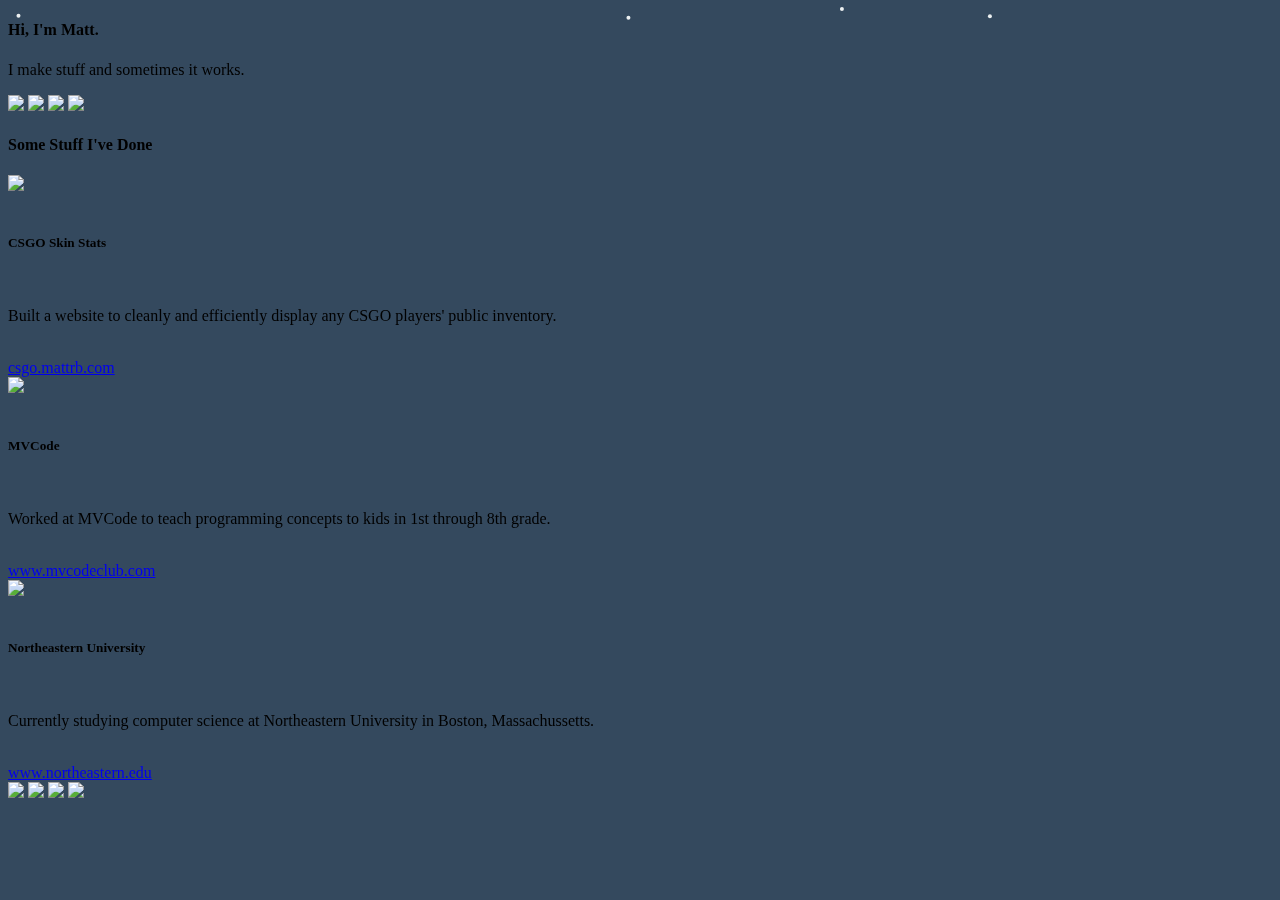
==== mattrb.com/index.html @ 84bb842b "base site" ====
<!DOCTYPE html>
<html lang="en">

  <head>
    <meta http-equiv="Content-Type" content="text/html; charset=UTF-8">
    <meta name="viewport" content="width=device-width, initial-scale=1">
    <meta name="description" content="I make stuff and sometimes it works.">
    <meta name="keywords" content="Matt, Matthew, Berry, Matt Berry, Matthew Berry">
    <meta name="theme-color" content="#2D2D37">

    <!--<link id="pagestyle" type="text/css" rel="stylesheet" href="static/css/animate.css">-->
    <link id="pagestyle" type="text/css" rel="stylesheet" href="/css/styles.css">

    <script src="//ajax.googleapis.com/ajax/libs/jquery/2.2.0/jquery.min.js"></script>
    <script type="text/javascript" src="/js/scroll.js"></script>

    <link rel="icon" href="/img/favicon.ico?v=2">

    <link href="https://fonts.googleapis.com/css?family=Hind|Lato|Montserrat|Varela+Round" rel="stylesheet">

    <meta name="google-site-verification" content="-HvV-RPpSFDJ0AqLbi1rj9kb-UGC8-Vq_kx_ZuuYaJc" />

    <script src="js/snow.js"></script>
    <script>window.onload = snow;</script>

    <title>Matt Berry</title>
  </head>

  <body>
    <canvas id="snow" style="position:absolute;top:0;left:0;width:100%;height:100%;z-index:-1"></canvas>
    <div class="full middle-div" id="splash">
      <div class="middle-div">
        <h4 class="no-wrap">Hi, I'm Matt.</h4>
        <p class="no-wrap">I make stuff and sometimes it works.</p>
        <div class="social" id="social-top">
          <div>
            <a href="https://github.com/mattrberry"><img src="/img/github.svg" height="32px"></a>
            <a href="https://twitter.com/mattrossberry"><img src="/img/twitter.svg" height="32px"></a>
            <a href="https://www.facebook.com/mattrossberry"><img src="/img/facebook.svg" height="32px"></a>
            <a href="mailto:me@mattrb.com"><img src="/img/email.svg" height="32px"></a>
          </div>
        </div>
      </div>
    </div>
    <div class="bounce-me down-arrow">
      <a id="main-arrow" class="arrow" href="#projects"></a>
    </div>
    <div id="projects">
      <div>
        <h4>Some Stuff I've Done</h4>
        <div>
          <div id="csgo-stats">
            <div>
              <img src="/img/karambit-fit.png" height="50px">
              <br><br>
              <h5>CSGO Skin Stats</h5>
              <br>
              <p>Built a website to cleanly and efficiently display any CSGO players' public inventory.</p>
              <br>
              <a href="https://csgo.mattrb.com">csgo.mattrb.com</a>
            </div>
          </div>
          <div id="mvcode">
            <div>
              <img src="/img/mvcode.png" height="50px">
              <br><br>
              <h5>MVCode</h5>
              <br>
              <p>Worked at MVCode to teach programming concepts to kids in 1st through 8th grade.</p>
              <br>
              <a href="https://www.mvcodeclub.com">www.mvcodeclub.com</a>
            </div>
          </div>
          <div id="neu">
            <div>
              <img src="/img/neu-fit.png" height="50px">
              <br><br>
              <h5>Northeastern University</h5>
              <br>
              <p>Currently studying computer science at Northeastern University in Boston, Massachussetts.</p>
              <br>
              <a href="https://www.northeastern.edu">www.northeastern.edu</a>
            </div>
          </div>
        </div>
      </div>
    </div>
    <div class="social" id="social-bottom">
      <div>
        <a href="https://github.com/mattrberry"><img src="/img/github.svg" height="32px"></a>
        <a href="https://twitter.com/mattrossberry"><img src="/img/twitter.svg" height="32px"></a>
        <a href="https://www.facebook.com/mattrossberry"><img src="/img/facebook.svg" height="32px"></a>
        <a href="mailto:me@mattrb.com"><img src="/img/email.svg" height="32px"></a>
      </div>
    </div>
    <p id="back-top"><a href="#top"><span></span></a></p>
  </body>

</html>
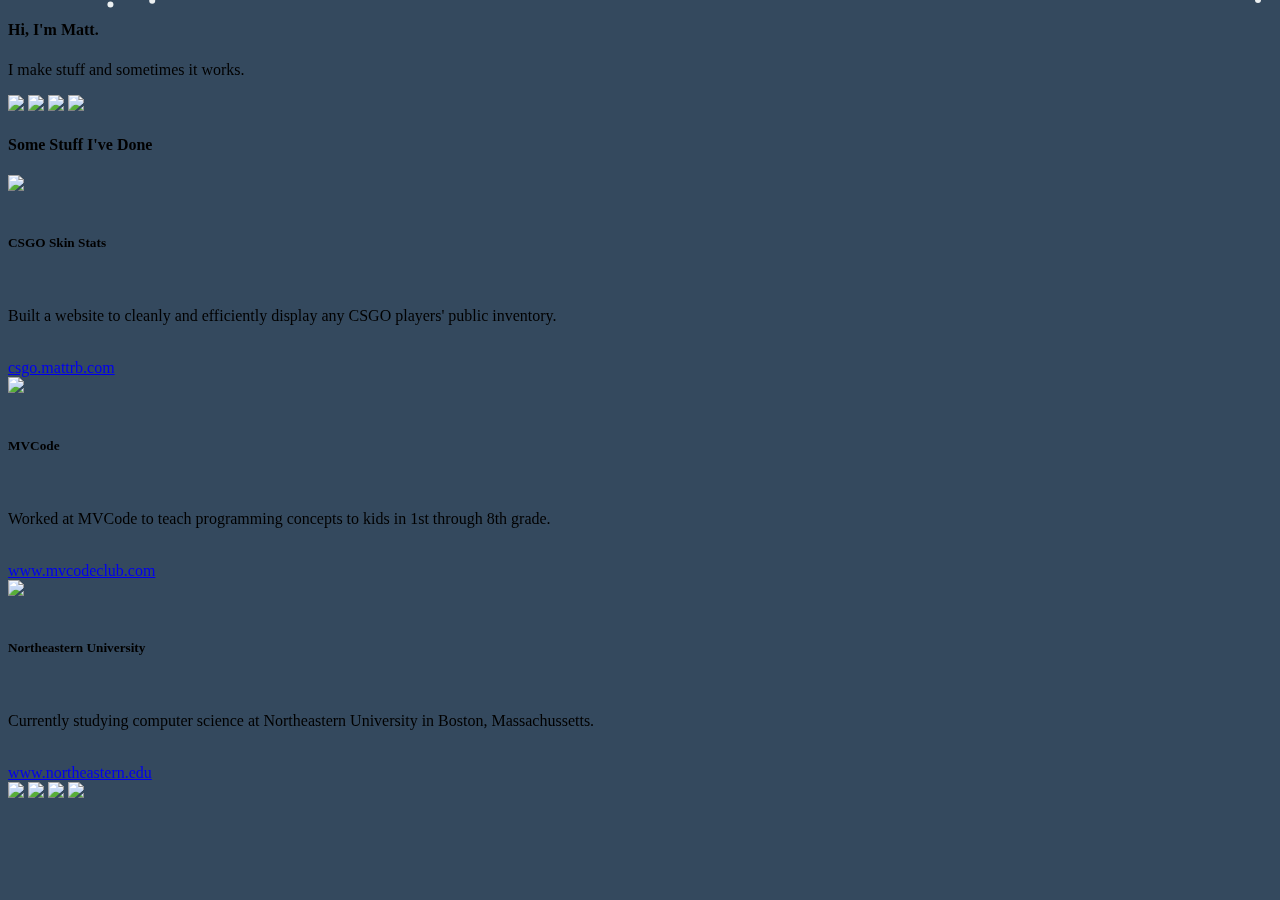
==== commit 04ae211d: "changed title, description, and keywords" ====
--- a/mattrb.com/index.html
+++ b/mattrb.com/index.html
@@ -4,8 +4,8 @@
   <head>
     <meta http-equiv="Content-Type" content="text/html; charset=UTF-8">
     <meta name="viewport" content="width=device-width, initial-scale=1">
-    <meta name="description" content="I make stuff and sometimes it works.">
-    <meta name="keywords" content="Matt, Matthew, Berry, Matt Berry, Matthew Berry">
+    <meta name="description" content="I enjoy working on various projects in the field of computer science. I make stuff and sometimes it works.">
+    <meta name="keywords" content="Matt, Matthew, Berry, Matt Berry, Matthew Berry, mattrb">
     <meta name="theme-color" content="#2D2D37">
 
     <!--<link id="pagestyle" type="text/css" rel="stylesheet" href="static/css/animate.css">-->
@@ -23,7 +23,7 @@
     <script src="js/snow.js"></script>
     <script>window.onload = snow;</script>
 
-    <title>Matt Berry</title>
+    <title>Matthew Berry</title>
   </head>
 
   <body>
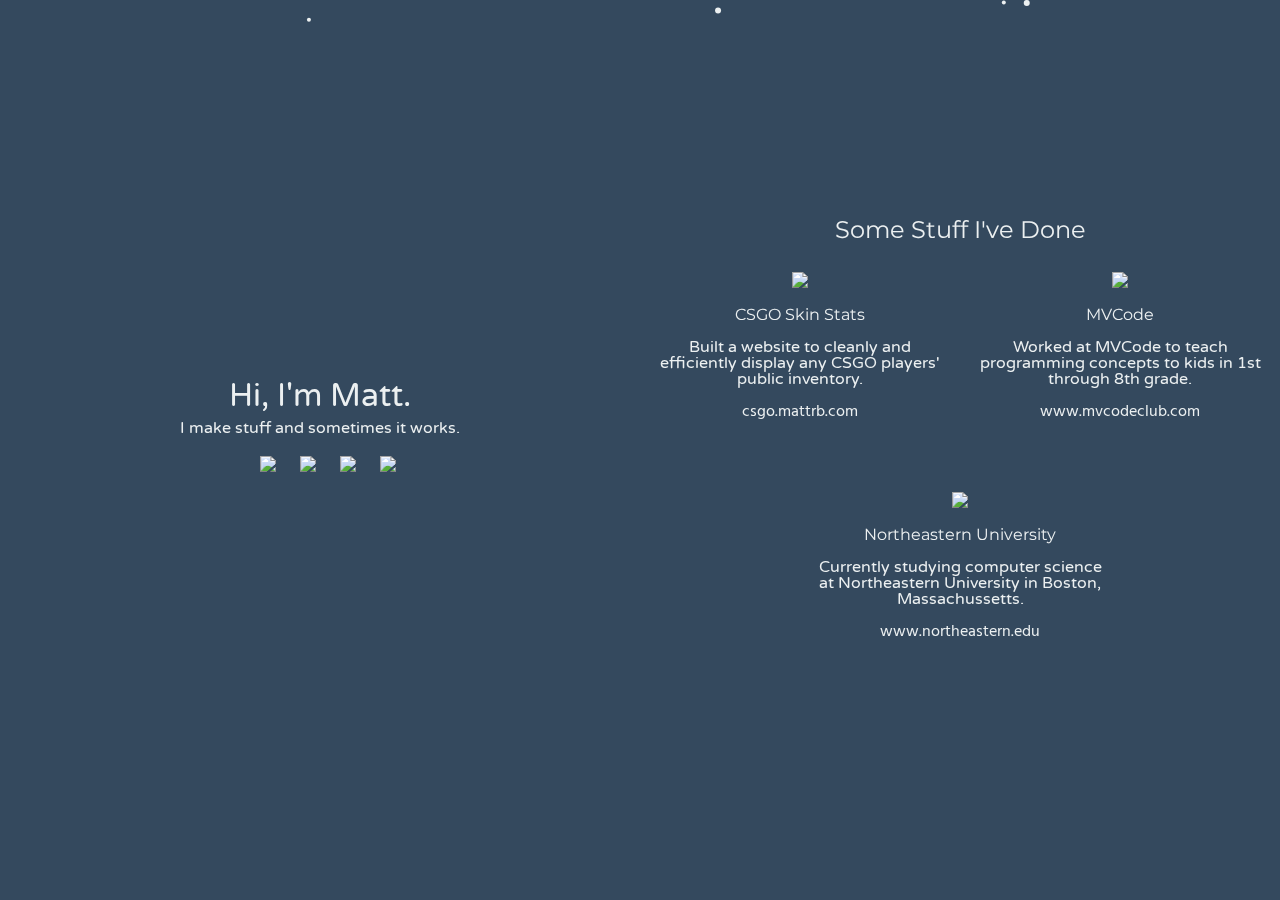
==== commit 3b0e92c3: "experimenting with slim" ====
--- a/mattrb.com/index.html
+++ b/mattrb.com/index.html
@@ -1,99 +1,5 @@
-<!DOCTYPE html>
-<html lang="en">
-
-  <head>
-    <meta http-equiv="Content-Type" content="text/html; charset=UTF-8">
-    <meta name="viewport" content="width=device-width, initial-scale=1">
-    <meta name="description" content="I enjoy working on various projects in the field of computer science. I make stuff and sometimes it works.">
-    <meta name="keywords" content="Matt, Matthew, Berry, Matt Berry, Matthew Berry, mattrb">
-    <meta name="theme-color" content="#2D2D37">
-
-    <!--<link id="pagestyle" type="text/css" rel="stylesheet" href="static/css/animate.css">-->
-    <link id="pagestyle" type="text/css" rel="stylesheet" href="/css/styles.css">
-
-    <script src="//ajax.googleapis.com/ajax/libs/jquery/2.2.0/jquery.min.js"></script>
-    <script type="text/javascript" src="/js/scroll.js"></script>
-
-    <link rel="icon" href="/img/favicon.ico?v=2">
-
-    <link href="https://fonts.googleapis.com/css?family=Hind|Lato|Montserrat|Varela+Round" rel="stylesheet">
-
-    <meta name="google-site-verification" content="-HvV-RPpSFDJ0AqLbi1rj9kb-UGC8-Vq_kx_ZuuYaJc" />
-
-    <script src="js/snow.js"></script>
-    <script>window.onload = snow;</script>
-
-    <title>Matthew Berry</title>
-  </head>
-
-  <body>
-    <canvas id="snow" style="position:absolute;top:0;left:0;width:100%;height:100%;z-index:-1"></canvas>
-    <div class="full middle-div" id="splash">
-      <div class="middle-div">
-        <h4 class="no-wrap">Hi, I'm Matt.</h4>
-        <p class="no-wrap">I make stuff and sometimes it works.</p>
-        <div class="social" id="social-top">
-          <div>
-            <a href="https://github.com/mattrberry"><img src="/img/github.svg" height="32px"></a>
-            <a href="https://twitter.com/mattrossberry"><img src="/img/twitter.svg" height="32px"></a>
-            <a href="https://www.facebook.com/mattrossberry"><img src="/img/facebook.svg" height="32px"></a>
-            <a href="mailto:me@mattrb.com"><img src="/img/email.svg" height="32px"></a>
-          </div>
-        </div>
-      </div>
-    </div>
-    <div class="bounce-me down-arrow">
-      <a id="main-arrow" class="arrow" href="#projects"></a>
-    </div>
-    <div id="projects">
-      <div>
-        <h4>Some Stuff I've Done</h4>
-        <div>
-          <div id="csgo-stats">
-            <div>
-              <img src="/img/karambit-fit.png" height="50px">
-              <br><br>
-              <h5>CSGO Skin Stats</h5>
-              <br>
-              <p>Built a website to cleanly and efficiently display any CSGO players' public inventory.</p>
-              <br>
-              <a href="https://csgo.mattrb.com">csgo.mattrb.com</a>
-            </div>
-          </div>
-          <div id="mvcode">
-            <div>
-              <img src="/img/mvcode.png" height="50px">
-              <br><br>
-              <h5>MVCode</h5>
-              <br>
-              <p>Worked at MVCode to teach programming concepts to kids in 1st through 8th grade.</p>
-              <br>
-              <a href="https://www.mvcodeclub.com">www.mvcodeclub.com</a>
-            </div>
-          </div>
-          <div id="neu">
-            <div>
-              <img src="/img/neu-fit.png" height="50px">
-              <br><br>
-              <h5>Northeastern University</h5>
-              <br>
-              <p>Currently studying computer science at Northeastern University in Boston, Massachussetts.</p>
-              <br>
-              <a href="https://www.northeastern.edu">www.northeastern.edu</a>
-            </div>
-          </div>
-        </div>
-      </div>
-    </div>
-    <div class="social" id="social-bottom">
-      <div>
-        <a href="https://github.com/mattrberry"><img src="/img/github.svg" height="32px"></a>
-        <a href="https://twitter.com/mattrossberry"><img src="/img/twitter.svg" height="32px"></a>
-        <a href="https://www.facebook.com/mattrossberry"><img src="/img/facebook.svg" height="32px"></a>
-        <a href="mailto:me@mattrb.com"><img src="/img/email.svg" height="32px"></a>
-      </div>
-    </div>
-    <p id="back-top"><a href="#top"><span></span></a></p>
-  </body>
-
-</html>
+<!DOCTYPE html><html lang="en"><head><meta http-equiv="Content-Type" content="text/html; charset=UTF-8"/><meta name="viewport" content="width=device-width, initial-scale=1"/><meta name="description" content="I enjoy working on various projects in the field of computer science. I make stuff and sometimes it works."/><meta name="keywords" content="Matt, Matthew, Berry, Matt Berry, Matthew Berry, mattrb"/><meta name="theme-color" content="#2D2D37"/><link id="pagestyle" type="text/css" rel="stylesheet" href="css/styles.css"/><script src="//ajax.googleapis.com/ajax/libs/jquery/2.2.0/jquery.min.js">
+</script><script type="text/javascript" src="js/scroll.js">
+</script><link rel="icon" href="img/favicon.ico?v=2"/><link href="https://fonts.googleapis.com/css?family=Hind|Lato|Montserrat|Varela+Round" rel="stylesheet"/><meta name="google-site-verification" content="-HvV-RPpSFDJ0AqLbi1rj9kb-UGC8-Vq_kx_ZuuYaJc"/><script src="js/snow.js">
+</script><script>window.onload = snow;
+</script><title>Matthew Berry</title></head><body><canvas id="snow" style="position:absolute;top:0;left:0;width:100%;height:100%;z-index:-1"></canvas><div id="splash" class="full middle-div"><div class="middle-div"><h4 class="no-wrap">Hi, I'm Matt.</h4><p class="no-wrap">I make stuff and sometimes it works.</p><div id="social-top" class="social"><div><a href="https://github.com/mattrberry"><img src="/img/github.svg" height="32px"/></a><a href="https://twitter.com/mattrossberry"><img src="/img/twitter.svg" height="32px"/></a><a href="https://www.facebook.com/mattrossberry"><img src="/img/facebook.svg" height="32px"/></a><a href="mailto:me@mattrb.com"><img src="/img/email.svg" height="32px"/></a></div></div></div></div><div class="bounce-me down-arrow"><a id="main-arrow" href="#projects" class="arrow"></a></div><div id="projects"><div><h4>Some Stuff I've Done</h4><div><div id="csgo-stats"><div><img src="/img/karambit-fit.png" height="50px"/><br/><br/><h5>CSGO Skin Stats</h5><br/><p>Built a website to cleanly and efficiently display any CSGO players' public inventory.</p><br/><a href="https://csgo.mattrb.com">csgo.mattrb.com</a></div></div><div id="mvcode"><div><img src="/img/mvcode.png" height="50px"/><br/><br/><h5>MVCode</h5><br/><p>Worked at MVCode to teach programming concepts to kids in 1st through 8th grade.</p><br/><a href="https://www.mvcodeclub.com">www.mvcodeclub.com</a></div></div><div id="neu"><div><img src="/img/neu-fit.png" height="50px"/><br/><br/><h5>Northeastern University</h5><br/><p>Currently studying computer science at Northeastern University in Boston, Massachussetts.</p><br/><a href="https://www.northeastern.edu">www.northeastern.edu</a></div></div></div></div></div><div id="social-bottom" class="social"><div><a href="https://github.com/mattrberry"><img src="/img/github.svg" height="32px"/></a><a href="https://twitter.com/mattrossberry"><img src="/img/twitter.svg" height="32px"/></a><a href="https://www.facebook.com/mattrossberry"><img src="/img/facebook.svg" height="32px"/></a><a href="mailto:me@mattrb.com"><img src="/img/email.svg" height="32px"/></a></div></div><p id="back-top"><a href="#top"><span></span></a></p></body></html>--- a/mattrb.com/css/styles.css
+++ b/mattrb.com/css/styles.css
@@ -0,0 +1,381 @@
+/*==============================================================================
+==================================== Resets ====================================
+==============================================================================*/
+
+html, body, div, span, applet, object, iframe, h1, h2, h3, h4, h5, h6, p, blockquote, pre, a, abbr, acronym, address, big, cite, code, del, dfn, em, img, ins, kbd, q, s, samp, small, strike, strong, sub, sup, tt, var, b, u, i, center, dl, dt, dd, ol, ul, li, fieldset, form, label, legend, table, caption, tbody, tfoot, thead, tr, th, td, article, aside, canvas, details, embed, figure, figcaption, footer, header, hgroup, menu, nav, output, ruby, section, summary, time, mark, audio, video {
+    margin: 0;
+    padding: 0;
+    border: 0;
+    font-size: 100%;
+    font: inherit;
+    vertical-align: baseline;
+    -webkit-margin-before: 0;
+    -webkit-margin-after: 0;
+}
+
+article, aside, details, figcaption, figure, footer, header, hgroup, menu, nav, section {
+    display: block;
+}
+
+body {
+    line-height: 1;
+}
+
+ol, ul {
+    list-style: none;
+}
+
+blockquote, q {
+    quotes: none;
+}
+
+blockquote:before, blockquote:after, q:before, q:after {
+						   content: '';
+						   content: none;
+					       }
+
+table {
+    border-collapse: collapse;
+    border-spacing: 0;
+}
+
+/*==============================================================================
+==================================== Styles ====================================
+==============================================================================*/
+
+html, body, div, span, applet, object, iframe, h1, h2, h3, h4, h5, h6, p, blockquote, pre, a, abbr, acronym, address, big, cite, code, del, dfn, em, img, ins, kbd, q, s, samp, small, strike, strong, sub, sup, tt, var, b, u, i, center, dl, dt, dd, ol, ul, li, fieldset, form, label, legend, table, caption, tbody, tfoot, thead, tr, th, td, article, aside, canvas, details, embed, figure, figcaption, footer, header, hgroup, menu, nav, output, ruby, section, summary, time, mark, audio, video {
+    -webkit-user-select: none;
+    -moz-user-select: none;
+    -ms-user-select: none;
+}
+
+/*font-family: 'Varela Round', sans-serif;
+font-family: 'Montserrat', sans-serif;
+font-family: 'Hind', sans-serif;
+font-family: 'Lato', sans-serif;*/
+
+.full {
+    width: 100%;
+    height: 100vh;
+}
+
+.half {
+    width: 100%;
+    height: 50vh;
+}
+
+.third {
+    width: 100%;
+    height: 33vh;
+}
+
+.quarter {
+    width: 100%;
+    height: 25vh;
+}
+
+.middle-div {
+    position: relative;
+}
+
+.middle-div p, .middle-div h1, .middle-div h2, .middle-div h3, .middle-div h4, .middle-div h5, .middle-div h6, .middle-div div, .middle-div img {
+    text-align: center;
+    position: relative;
+    top: 50%;
+    left: 50%;
+    transform: translate(-50%, -50%);
+    -webkit-transform: translate(-50%, -50%);
+    -ms-transform: translate(-50%, -50%);
+    -o-transform: translate(-50%, -50%);
+    -moz-transform: translate(-50%, -50%);
+}
+
+.no-wrap {
+    white-space: nowrap;
+}
+
+body {
+    background-color: #34495E;
+    color: #ECF0F1;
+}
+
+p {
+    font-size: 1em;
+}
+
+h1 {
+    font-size: 5em;
+}
+
+h2 {
+    font-size: 4em;
+}
+
+h3 {
+    font-size: 3em;
+}
+
+h4 {
+    font-size: 2em;
+}
+
+h5 {
+    font-size: 1.5em;
+}
+
+h6 {
+    font-size: .5em;
+}
+
+a {
+    font-size: 1em;
+    color: #ECF0F1;
+    text-decoration: none;
+    font-family: 'Hind', sans-serif;
+}
+
+#splash {
+    font-family: 'Varela Round', sans-serif;
+    /*background: #263238;
+    background: #2D2D37;*/
+}
+
+#projects {
+    padding: 0;
+    margin: 0;
+
+    color: #ECF0F1;
+    background: #EF5350;
+
+    text-align: center;
+}
+
+#projects div div {
+    display: -webkit-box;
+    display: -moz-box;
+    display: -ms-flexbox;
+    display: -webkit-flex;
+    display: flex;
+
+    flex-flow: row wrap;
+    -webkit-flex-flow: row wrap;
+
+    justify-content: space-around;
+}
+
+#projects div div div div {
+    padding: 10px;
+    margin: 0;
+    width: 300px;
+    height: 200px;
+
+    display: table-cell;
+    vertical-align: middle;
+
+    /* background: rgba(0, 0, 0, .02) */
+}
+
+#projects div p {
+    font-family: 'Varela Round', sans-serif;
+}
+
+#projects div h4 {
+    font-family: 'Montserrat', sans-serif;
+    padding: 20px;
+
+    font-size: 1.5em;
+}
+
+#projects div h5 {
+    font-family: 'Montserrat', sans-serif;
+
+    font-size: 1em;
+}
+
+.social {
+    background: #2ECC71;
+    text-align: center;
+}
+
+.social div a img {
+    padding: 4px;
+}
+
+.social div {
+    padding: 10px;
+    height: 40px;
+}
+
+.social div a {
+    display:inline-block;
+    height: 40px;
+    width:40px;
+    padding: 0;
+}
+
+#social-top {
+    display:none;
+}
+
+.arrow {
+    position: absolute;
+    bottom: 0;
+    margin-left: -20px;
+    width: 40px;
+    height: 40px;
+    background-image: url([data-uri]);
+    background-size: contain;
+}
+
+.down-arrow {
+    position: absolute;
+    bottom: 20px;
+    left: 50%;
+}
+
+
+
+@media (min-width: 1000px) and (min-height: 750px) {
+    #splash {
+	width: 50%;
+	float: left;
+    }
+    #projects {
+	background: rgba(0,0,0,0);
+	display: table;
+	height: 100vh;
+        width: 50%;
+    }
+    #projects > div {
+	display: table-cell;
+	vertical-align: middle;
+    }
+    .social {
+	position: absolute;
+	bottom: 0px;
+        left: 50%;
+        transform: translateX(-50%);
+	background: rgba(0,0,0,0);
+    }
+    .down-arrow {
+	display: none;
+    }
+    #social-top {
+        display: inherit;
+        top:50px;
+    }
+    #social-bottom {
+        display: none;
+    }
+    #back-top {
+        display: none;
+    }
+}
+
+
+
+/*==============================================================================
+==================================== Bounce ====================================
+==============================================================================*/
+
+.bounce-me {
+    -webkit-animation: bounce 2s infinite;
+    animation: bounce 2s infinite;
+}
+
+/*@-webkit-keyframes bounce {
+    0%, 20%, 50%, 80%, 100% {
+        -webkit-transform: translateY(0);
+    }
+    40% {
+        -webkit-transform: translateY(-30px);
+    }
+    60% {
+        -webkit-transform: translateY(-15px);
+    }
+}
+
+@-moz-keyframes bounce {
+    0%, 20%, 50%, 80%, 100% {
+        -moz-transform: translateY(0);
+    }
+    40% {
+        -moz-transform: translateY(-30px);
+    }
+    60% {
+        -moz-transform: translateY(-15px);
+    }
+}*/
+
+@keyframes bounce {
+    0%, 20%, 50%, 80%, 100% {
+	-webkit-transform: translateY(0);
+	-moz-transform: translateY(0);
+	-ms-transform: translateY(0);
+	-o-transform: translateY(0);
+	transform: translateY(0);
+    }
+    40% {
+	-webkit-transform: translateY(-20px);
+	-moz-transform: translateY(-20px);
+	-ms-transform: translateY(-20px);
+	-o-transform: translateY(-20px);
+	transform: translateY(-20px);
+    }
+    60% {
+	-webkit-transform: translateY(-10px);
+	-moz-transform: translateY(-10px);
+	-ms-transform: translateY(-10px);
+	-o-transform: translateY(-10px);
+	transform: translateY(-10px);
+    }
+}
+
+/*==============================================================================
+==================================== Scroll ====================================
+==============================================================================*/
+
+#back-top {
+    position: fixed;
+    bottom: 20px;
+    right: 20px;
+}
+
+#back-top a {
+    width: 40px;
+    display: block;
+    text-transform: uppercase;
+    text-decoration: none;
+    color: #ECF0F1;
+    /* transition */
+    -webkit-transition: 1s;
+    -moz-transition: 1s;
+    transition: 1s;
+}
+
+#back-top a:hover {
+    color: #000;
+}
+
+
+/* arrow icon (span tag) */
+
+#back-top span {
+    width: 40px;
+    height: 40px;
+    display: block;
+    background: #ddd url(../img/up-arrow.png) no-repeat center center;
+    background-size: 30px 30px;
+    /* rounded corners */
+    -webkit-border-radius: 15px;
+    -moz-border-radius: 15px;
+    border-radius: 15px;
+    /* transition */
+    -webkit-transition: 1s;
+    -moz-transition: 1s;
+    transition: 1s;
+}
+
+/*#back-top a:hover span {
+    background-color: #777;
+}*/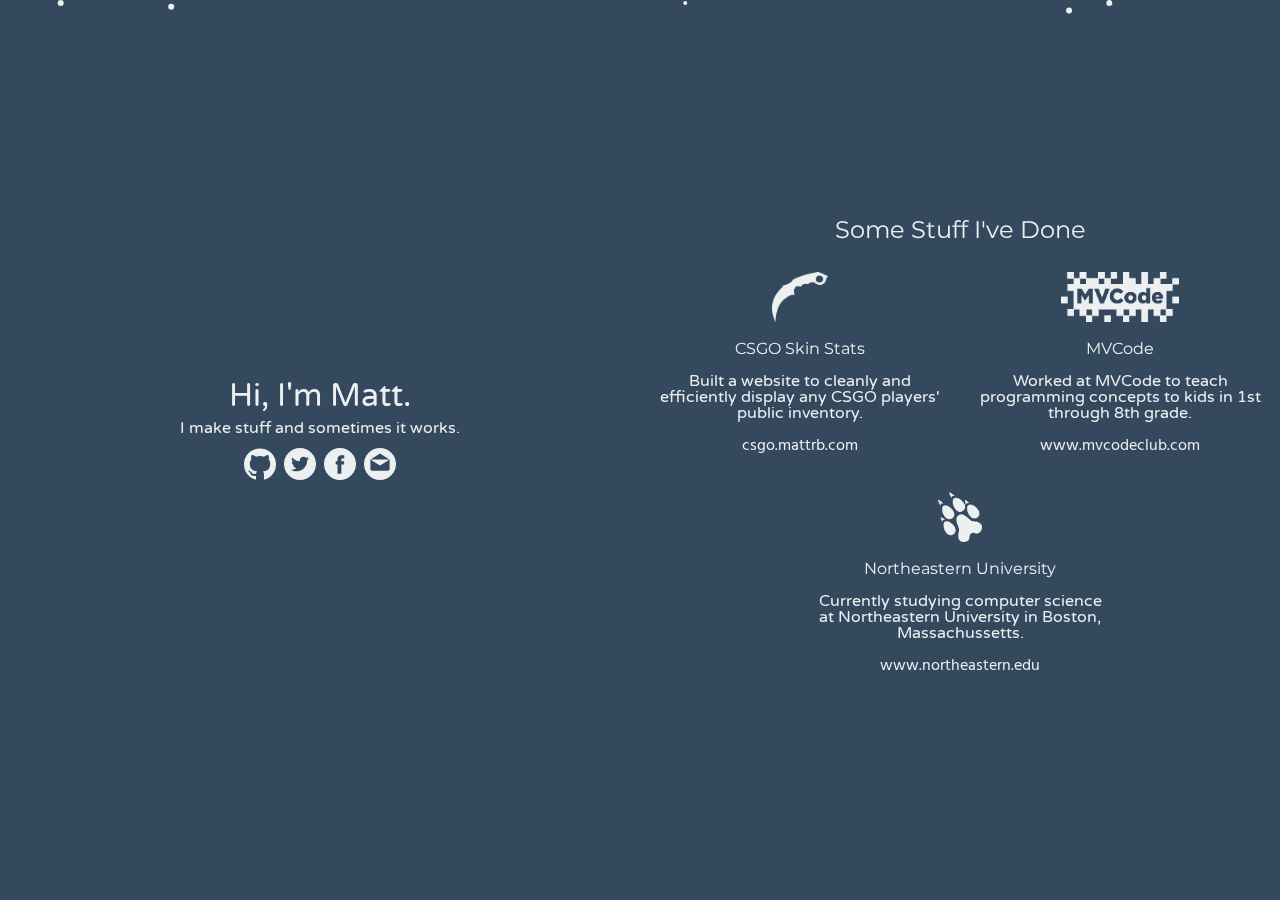
==== commit d1077c59: "simplified slim with a loop" ====
--- a/mattrb.com/index.html
+++ b/mattrb.com/index.html
@@ -1,5 +1,98 @@
-<!DOCTYPE html><html lang="en"><head><meta http-equiv="Content-Type" content="text/html; charset=UTF-8"/><meta name="viewport" content="width=device-width, initial-scale=1"/><meta name="description" content="I enjoy working on various projects in the field of computer science. I make stuff and sometimes it works."/><meta name="keywords" content="Matt, Matthew, Berry, Matt Berry, Matthew Berry, mattrb"/><meta name="theme-color" content="#2D2D37"/><link id="pagestyle" type="text/css" rel="stylesheet" href="css/styles.css"/><script src="//ajax.googleapis.com/ajax/libs/jquery/2.2.0/jquery.min.js">
-</script><script type="text/javascript" src="js/scroll.js">
-</script><link rel="icon" href="img/favicon.ico?v=2"/><link href="https://fonts.googleapis.com/css?family=Hind|Lato|Montserrat|Varela+Round" rel="stylesheet"/><meta name="google-site-verification" content="-HvV-RPpSFDJ0AqLbi1rj9kb-UGC8-Vq_kx_ZuuYaJc"/><script src="js/snow.js">
-</script><script>window.onload = snow;
-</script><title>Matthew Berry</title></head><body><canvas id="snow" style="position:absolute;top:0;left:0;width:100%;height:100%;z-index:-1"></canvas><div id="splash" class="full middle-div"><div class="middle-div"><h4 class="no-wrap">Hi, I'm Matt.</h4><p class="no-wrap">I make stuff and sometimes it works.</p><div id="social-top" class="social"><div><a href="https://github.com/mattrberry"><img src="/img/github.svg" height="32px"/></a><a href="https://twitter.com/mattrossberry"><img src="/img/twitter.svg" height="32px"/></a><a href="https://www.facebook.com/mattrossberry"><img src="/img/facebook.svg" height="32px"/></a><a href="mailto:me@mattrb.com"><img src="/img/email.svg" height="32px"/></a></div></div></div></div><div class="bounce-me down-arrow"><a id="main-arrow" href="#projects" class="arrow"></a></div><div id="projects"><div><h4>Some Stuff I've Done</h4><div><div id="csgo-stats"><div><img src="/img/karambit-fit.png" height="50px"/><br/><br/><h5>CSGO Skin Stats</h5><br/><p>Built a website to cleanly and efficiently display any CSGO players' public inventory.</p><br/><a href="https://csgo.mattrb.com">csgo.mattrb.com</a></div></div><div id="mvcode"><div><img src="/img/mvcode.png" height="50px"/><br/><br/><h5>MVCode</h5><br/><p>Worked at MVCode to teach programming concepts to kids in 1st through 8th grade.</p><br/><a href="https://www.mvcodeclub.com">www.mvcodeclub.com</a></div></div><div id="neu"><div><img src="/img/neu-fit.png" height="50px"/><br/><br/><h5>Northeastern University</h5><br/><p>Currently studying computer science at Northeastern University in Boston, Massachussetts.</p><br/><a href="https://www.northeastern.edu">www.northeastern.edu</a></div></div></div></div></div><div id="social-bottom" class="social"><div><a href="https://github.com/mattrberry"><img src="/img/github.svg" height="32px"/></a><a href="https://twitter.com/mattrossberry"><img src="/img/twitter.svg" height="32px"/></a><a href="https://www.facebook.com/mattrossberry"><img src="/img/facebook.svg" height="32px"/></a><a href="mailto:me@mattrb.com"><img src="/img/email.svg" height="32px"/></a></div></div><p id="back-top"><a href="#top"><span></span></a></p></body></html>+<!DOCTYPE html>
+<html lang="en">
+  <head>
+    <meta content="text/html; charset=UTF-8" http-equiv="Content-Type" />
+    <meta content="width=device-width, initial-scale=1" name="viewport" />
+    <meta content="I enjoy working on various projects in the field of computer science. I make stuff and sometimes it works." name="description" />
+    <meta content="Matt, Matthew, Berry, Matt Berry, Matthew Berry, mattrb" name="keywords" />
+    <meta content="#2D2D37" name="theme-color" />
+    <link href="css/styles.css" id="pagestyle" rel="stylesheet" type="text/css" />
+    <script src="//ajax.googleapis.com/ajax/libs/jquery/2.2.0/jquery.min.js"></script>
+    <script src="js/scroll.js" type="text/javascript"></script>
+    <link href="img/favicon.ico?v=2" rel="icon" />
+    <link href="https://fonts.googleapis.com/css?family=Hind|Lato|Montserrat|Varela+Round" rel="stylesheet" />
+    <meta content="-HvV-RPpSFDJ0AqLbi1rj9kb-UGC8-Vq_kx_ZuuYaJc" name="google-site-verification" />
+    <script src="js/snow.js"></script>
+    <script>
+      window.onload = snow
+    </script>
+    <title>Matthew Berry</title>
+  </head>
+  <body>
+    <canvas id="snow" style="position:absolute;top:0;left:0;width:100%;height:100%;z-index:-1"></canvas>
+    <div class="full middle-div" id="splash">
+      <div class="middle-div">
+        <h4 class="no-wrap">
+          Hi, I'm Matt.
+        </h4>
+        <p class="no-wrap">
+          I make stuff and sometimes it works.
+        </p>
+        <div class="social" id="social-top">
+          <div>
+            <a href="https://github.com/mattrberry"><img height="32px" src="img/github.svg" /></a><a href="https://twitter.com/mattrossberry"><img height="32px" src="img/twitter.svg" /></a><a href="https://www.facebook.com/mattrossberry"><img height="32px" src="img/facebook.svg" /></a><a href="mailto:me@mattrb.com"><img height="32px" src="img/email.svg" /></a>
+          </div>
+        </div>
+      </div>
+    </div>
+    <div class="bounce-me down-arrow">
+      <a class="arrow" href="#projects" id="main-arrow"></a>
+    </div>
+    <div id="projects">
+      <div>
+        <h4>
+          Some Stuff I've Done
+        </h4>
+        <div>
+          <div>
+            <div>
+              <img height="50px" src="img/karambit-fit.png" /><br /><br />
+              <h5>
+                CSGO Skin Stats
+              </h5>
+              <br />
+              <p>
+                Built a website to cleanly and efficiently display any CSGO players&#39; public inventory.
+              </p>
+              <br /><a href="https://csgo.mattrb.com">csgo.mattrb.com</a>
+            </div>
+          </div>
+          <div>
+            <div>
+              <img height="50px" src="img/mvcode.png" /><br /><br />
+              <h5>
+                MVCode
+              </h5>
+              <br />
+              <p>
+                Worked at MVCode to teach programming concepts to kids in 1st through 8th grade.
+              </p>
+              <br /><a href="https://www.mvcodeclub.com">www.mvcodeclub.com</a>
+            </div>
+          </div>
+          <div>
+            <div>
+              <img height="50px" src="img/neu-fit.png" /><br /><br />
+              <h5>
+                Northeastern University
+              </h5>
+              <br />
+              <p>
+                Currently studying computer science at Northeastern University in Boston, Massachussetts.
+              </p>
+              <br /><a href="https://www.northeastern.edu">www.northeastern.edu</a>
+            </div>
+          </div>
+        </div>
+      </div>
+    </div>
+    <div class="social" id="social-bottom">
+      <div>
+        <a href="https://github.com/mattrberry"><img height="32px" src="img/github.svg" /></a><a href="https://twitter.com/mattrossberry"><img height="32px" src="img/twitter.svg" /></a><a href="https://www.facebook.com/mattrossberry"><img height="32px" src="img/facebook.svg" /></a><a href="mailto:me@mattrb.com"><img height="32px" src="img/email.svg" /></a>
+      </div>
+    </div>
+    <p id="back-top">
+      <a href="#top"><span></span></a>
+    </p>
+  </body>
+</html>
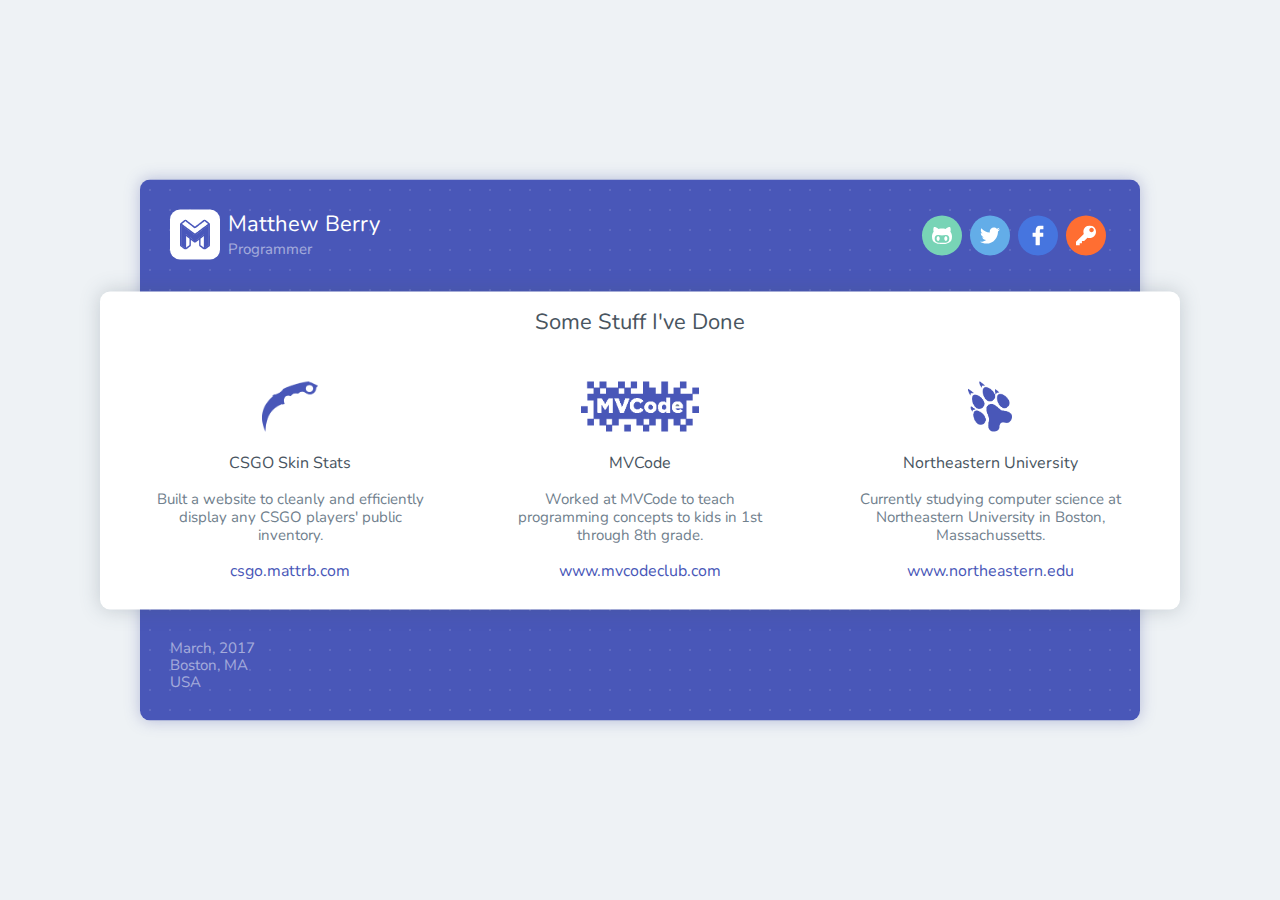
==== commit c02e0985: "now using mattrberry.github.io instead" ====
--- a/mattrb.com/index.html
+++ b/mattrb.com/index.html
@@ -1,98 +1,117 @@
 <!DOCTYPE html>
-<html lang="en">
+<html>
   <head>
-    <meta content="text/html; charset=UTF-8" http-equiv="Content-Type" />
+    <title>Matthew Berry</title>
+    <meta name="description" content="This is my GitHub Pages site. My main site is located at https://mattrb.com.">
     <meta content="width=device-width, initial-scale=1" name="viewport" />
-    <meta content="I enjoy working on various projects in the field of computer science. I make stuff and sometimes it works." name="description" />
-    <meta content="Matt, Matthew, Berry, Matt Berry, Matthew Berry, mattrb" name="keywords" />
-    <meta content="#2D2D37" name="theme-color" />
-    <link href="css/styles.css" id="pagestyle" rel="stylesheet" type="text/css" />
-    <script src="//ajax.googleapis.com/ajax/libs/jquery/2.2.0/jquery.min.js"></script>
-    <script src="js/scroll.js" type="text/javascript"></script>
-    <link href="img/favicon.ico?v=2" rel="icon" />
-    <link href="https://fonts.googleapis.com/css?family=Hind|Lato|Montserrat|Varela+Round" rel="stylesheet" />
-    <meta content="-HvV-RPpSFDJ0AqLbi1rj9kb-UGC8-Vq_kx_ZuuYaJc" name="google-site-verification" />
-    <script src="js/snow.js"></script>
-    <script>
-      window.onload = snow
-    </script>
-    <title>Matthew Berry</title>
+    <link rel="stylesheet" type="text/css" href="css/styles.css">
   </head>
   <body>
-    <canvas id="snow" style="position:absolute;top:0;left:0;width:100%;height:100%;z-index:-1"></canvas>
-    <div class="full middle-div" id="splash">
-      <div class="middle-div">
-        <h4 class="no-wrap">
-          Hi, I'm Matt.
-        </h4>
-        <p class="no-wrap">
-          I make stuff and sometimes it works.
-        </p>
-        <div class="social" id="social-top">
+    <div class="container">
+      <div class="slide-1">
+        <div class="header">
+          <div class="header-inner">
+            <a class="name" href="/">
+              <span class="logo">
+                <svg id="logo" preserveAspectRatio="xMidYMid meet" viewBox="0 0 10254.417 10258.555" height="1025.8555" width="1025.4417" version="1.0">
+                  <path id="logo-outline" transform="translate(-2872.7915,-2832.0755)" d="m 4570,13116 c -33,-13 -115,-63 -170,-104 -14,-10 -43,-29 -65,-41 -22,-12 -58,-44 -80,-70 -22,-27 -58,-58 -80,-70 -42,-23 -76,-45 -155,-101 -28,-19 -80,-53 -117,-75 -37,-22 -96,-69 -133,-105 -58,-58 -122,-103 -290,-205 -27,-16 -65,-49 -84,-72 -20,-22 -75,-67 -123,-99 -49,-31 -99,-65 -113,-75 -14,-11 -41,-28 -61,-39 -53,-28 -115,-103 -139,-167 -11,-31 -29,-67 -40,-80 -47,-60 -45,86 -45,-3778 0,-3864 -2,-3718 45,-3778 11,-13 29,-50 41,-82 22,-60 94,-142 154,-177 84,-49 136,-88 186,-138 53,-53 75,-70 169,-125 25,-15 61,-46 80,-69 19,-23 79,-71 134,-107 54,-35 117,-85 140,-111 22,-25 59,-56 81,-68 22,-12 49,-30 60,-40 11,-10 34,-25 51,-34 18,-8 52,-39 77,-67 25,-29 65,-64 90,-78 24,-14 59,-35 78,-46 19,-11 64,-49 100,-85 68,-67 159,-129 218,-149 44,-14 258,-14 302,0 59,20 149,82 218,149 36,36 81,74 100,85 19,11 54,32 78,46 23,14 64,49 91,78 26,29 63,62 83,74 88,53 154,102 183,135 40,45 35,42 142,112 50,33 109,80 131,104 36,41 78,71 168,124 17,9 54,42 84,72 50,50 102,89 186,138 17,9 60,46 96,82 36,36 97,83 135,105 38,22 98,69 134,105 60,58 89,80 195,143 16,10 57,46 90,80 33,34 92,80 130,102 38,22 98,69 135,105 36,36 96,83 134,105 38,22 99,69 135,105 36,36 80,73 96,82 89,52 138,88 187,138 52,54 106,92 147,105 31,9 125,-48 196,-120 60,-59 81,-75 181,-135 28,-16 65,-48 83,-70 18,-23 74,-67 124,-100 51,-32 104,-68 118,-79 14,-11 41,-27 60,-37 19,-9 51,-37 73,-63 34,-41 80,-76 171,-129 17,-9 60,-46 96,-82 37,-36 97,-83 135,-105 38,-22 99,-69 135,-105 37,-36 106,-90 154,-120 48,-30 103,-74 123,-98 19,-24 56,-55 81,-69 25,-15 58,-36 73,-47 14,-12 57,-39 94,-61 37,-22 97,-69 133,-105 36,-36 80,-73 96,-82 100,-59 144,-91 172,-126 29,-35 92,-83 203,-150 19,-12 57,-46 83,-77 27,-30 53,-55 59,-55 6,0 27,-12 46,-27 20,-16 52,-37 73,-48 20,-11 53,-40 74,-65 20,-25 56,-56 79,-70 23,-14 53,-33 66,-43 70,-50 139,-91 174,-103 47,-17 258,-19 307,-3 59,20 150,82 218,149 36,36 81,74 100,85 19,11 54,32 78,46 25,14 65,49 90,78 25,28 59,59 77,68 17,9 44,26 59,39 15,13 43,30 61,39 17,8 49,35 69,59 20,25 81,74 135,110 54,36 118,86 141,111 39,42 80,72 166,123 17,9 54,42 84,72 50,50 102,89 186,138 57,33 133,120 154,178 12,30 30,67 41,82 10,15 25,47 32,72 16,60 25,7103 9,7305 -10,123 -13,135 -55,220 -48,99 -109,175 -165,205 -20,11 -47,28 -61,39 -14,10 -65,44 -113,76 -49,32 -104,77 -124,100 -19,23 -54,53 -77,65 -22,13 -53,33 -68,44 -15,12 -57,39 -95,61 -37,22 -97,69 -133,105 -37,36 -96,83 -133,105 -37,22 -89,56 -117,75 -79,56 -113,78 -155,101 -22,12 -58,43 -80,70 -22,26 -58,58 -80,70 -22,12 -51,31 -65,41 -63,47 -148,97 -185,108 -25,7 -87,10 -165,8 -137,-4 -149,-7 -255,-78 -33,-22 -73,-48 -90,-58 -16,-9 -57,-44 -90,-77 -33,-33 -79,-71 -101,-85 -48,-29 -126,-80 -169,-110 -16,-12 -61,-40 -100,-64 -38,-24 -99,-72 -135,-106 -58,-56 -166,-132 -301,-212 -24,-15 -60,-46 -79,-71 -19,-24 -55,-56 -80,-71 -25,-15 -72,-45 -105,-67 -33,-22 -73,-47 -90,-57 -57,-33 -133,-120 -154,-178 -12,-30 -30,-67 -41,-82 -43,-59 -43,-74 -47,-1083 l -4,-967 -60,36 c -32,19 -74,54 -93,77 -19,22 -74,66 -122,96 -48,30 -117,83 -153,119 -37,36 -105,89 -152,118 -47,29 -102,72 -123,97 -20,25 -54,54 -74,65 -20,11 -48,28 -62,39 -14,10 -65,44 -113,76 -49,32 -104,77 -124,100 -19,23 -54,53 -77,66 -22,12 -54,32 -71,44 -16,12 -51,27 -77,34 -58,14 -208,14 -268,0 -62,-14 -151,-72 -230,-149 -36,-36 -105,-89 -153,-119 -48,-29 -102,-72 -121,-95 -18,-22 -73,-66 -121,-96 -48,-30 -117,-84 -154,-120 -36,-36 -97,-83 -135,-105 -38,-22 -99,-69 -135,-105 -58,-56 -174,-140 -194,-140 -4,0 -7,390 -7,868 0,496 -4,916 -10,982 -9,103 -15,124 -51,200 -45,95 -114,181 -168,210 -20,11 -47,28 -61,39 -14,10 -65,44 -113,76 -49,32 -104,77 -124,100 -19,23 -52,52 -72,63 -108,61 -244,156 -301,212 -36,34 -96,82 -135,106 -38,24 -83,52 -100,64 -43,30 -121,81 -169,110 -22,14 -68,52 -101,85 -33,33 -73,68 -90,77 -16,10 -57,36 -90,58 -109,72 -117,74 -265,77 -94,2 -146,-2 -170,-11 z m -59,-5134 c 16,-52 25,-63 99,-116 77,-56 152,-75 243,-62 58,9 164,77 247,158 36,34 96,81 134,103 38,22 98,69 135,105 67,65 98,88 181,134 25,13 62,45 82,69 21,25 77,71 125,102 49,32 113,81 143,111 55,54 124,106 191,143 20,11 55,42 79,68 37,43 83,77 175,131 17,9 57,44 90,77 33,33 94,80 135,105 41,25 104,74 141,110 36,36 105,89 153,119 48,30 104,74 123,97 19,24 58,57 86,74 98,58 120,75 187,140 36,36 97,83 135,105 38,22 98,69 135,105 36,36 97,83 135,105 38,22 96,68 129,101 66,67 140,114 179,114 40,0 118,-49 182,-114 33,-34 74,-69 90,-78 97,-57 140,-89 181,-136 25,-29 63,-62 83,-73 20,-11 63,-38 96,-60 33,-22 74,-47 90,-57 17,-9 60,-46 96,-82 37,-36 97,-83 135,-105 38,-22 99,-69 135,-105 37,-36 97,-83 135,-105 38,-22 95,-66 126,-98 50,-52 100,-89 193,-144 17,-10 60,-47 96,-83 36,-36 92,-81 125,-101 32,-20 88,-54 123,-75 35,-21 94,-68 130,-104 66,-64 87,-80 186,-139 28,-17 67,-51 88,-76 21,-25 55,-54 76,-64 20,-11 43,-27 51,-36 8,-9 30,-25 49,-35 20,-10 66,-47 102,-82 64,-62 89,-80 179,-133 25,-14 60,-46 79,-71 19,-25 53,-55 75,-66 23,-11 52,-29 66,-40 74,-57 167,-108 207,-114 109,-16 178,8 302,106 58,46 55,-79 61,2329 l 5,2203 43,-51 c 24,-28 58,-59 75,-68 18,-9 43,-24 57,-35 50,-37 160,-108 169,-108 5,0 32,-26 61,-57 29,-32 71,-69 94,-83 146,-87 239,-153 296,-210 37,-36 97,-83 134,-105 37,-22 79,-49 94,-61 15,-11 46,-31 69,-44 l 43,-24 0,-3384 0,-3385 -58,59 c -34,35 -103,87 -172,129 -65,40 -143,98 -181,135 -37,36 -104,88 -149,115 -45,28 -94,59 -108,71 -15,12 -41,29 -59,38 -18,9 -47,35 -65,57 -18,23 -71,66 -118,97 -47,30 -116,76 -155,101 -38,25 -106,82 -150,127 -56,58 -96,89 -135,107 -84,37 -160,89 -218,151 -29,31 -58,56 -65,56 -6,0 -31,15 -54,33 -24,17 -73,50 -110,72 -37,22 -97,69 -134,105 -36,36 -96,83 -133,105 -37,22 -84,53 -104,68 -20,16 -50,36 -67,44 -16,9 -57,43 -90,77 -37,37 -105,88 -175,131 -69,42 -139,95 -176,131 -34,34 -75,69 -93,78 -18,10 -61,41 -96,71 -35,30 -89,66 -118,79 -33,14 -67,39 -86,64 -18,22 -69,64 -114,93 -208,134 -244,160 -275,199 -18,22 -50,49 -70,60 -20,11 -48,28 -62,39 -34,25 -139,93 -170,110 -14,7 -41,32 -60,56 -19,23 -48,51 -65,62 -16,11 -43,28 -59,39 -45,30 -120,77 -157,99 -19,11 -63,49 -99,83 -72,71 -264,202 -326,222 -24,9 -83,13 -154,13 -123,-1 -178,-14 -230,-55 -16,-13 -60,-41 -97,-63 -37,-22 -95,-67 -128,-101 -33,-34 -73,-68 -90,-77 -16,-8 -47,-28 -67,-44 -21,-15 -68,-46 -105,-68 -36,-22 -96,-69 -133,-105 -36,-36 -97,-83 -135,-105 -38,-22 -99,-70 -135,-107 -36,-38 -71,-68 -77,-68 -6,0 -27,-12 -46,-27 -20,-16 -78,-55 -129,-87 -51,-33 -109,-79 -128,-102 -19,-23 -51,-51 -71,-63 -116,-67 -242,-156 -299,-211 -36,-34 -106,-88 -156,-120 -50,-32 -106,-77 -124,-99 -18,-23 -49,-50 -69,-60 -20,-11 -53,-32 -73,-48 -20,-15 -67,-46 -104,-68 -36,-22 -96,-69 -133,-105 -36,-36 -81,-74 -100,-85 -19,-11 -55,-33 -81,-50 -26,-16 -62,-39 -81,-50 -19,-11 -64,-50 -100,-86 -36,-37 -83,-77 -105,-89 -21,-11 -66,-39 -99,-61 -33,-22 -73,-47 -89,-57 -16,-9 -69,-51 -118,-92 -49,-41 -110,-88 -135,-105 -26,-16 -76,-59 -113,-95 -39,-38 -120,-98 -195,-145 -70,-44 -149,-102 -174,-129 -25,-27 -86,-75 -136,-107 -49,-32 -101,-67 -115,-77 -14,-11 -38,-26 -55,-35 -16,-8 -55,-41 -86,-73 -30,-33 -86,-77 -125,-99 -38,-22 -95,-67 -126,-99 l -58,-59 0,3385 0,3385 48,27 c 91,53 116,72 182,136 37,36 93,81 125,100 32,19 107,68 167,108 60,39 114,72 119,72 5,0 39,32 76,70 37,39 70,70 75,70 8,0 120,72 168,108 14,11 39,26 57,35 17,9 51,40 75,68 l 43,51 5,-2203 c 5,-1984 7,-2209 21,-2257 z m 511,4403 c 22,-25 57,-55 77,-65 20,-11 47,-28 61,-39 14,-10 65,-44 113,-76 49,-32 104,-77 124,-100 19,-23 54,-53 77,-65 22,-13 53,-33 68,-44 14,-12 57,-39 94,-61 37,-22 97,-69 134,-105 36,-36 96,-83 133,-105 36,-22 89,-57 117,-77 28,-20 59,-40 70,-43 20,-6 20,-19 20,-1104 l 0,-1097 -39,-22 c -21,-12 -55,-41 -76,-64 -34,-39 -99,-88 -180,-135 -16,-10 -54,-43 -84,-73 -48,-50 -97,-86 -186,-138 -16,-9 -60,-46 -96,-82 -36,-36 -97,-83 -135,-105 -38,-22 -96,-67 -129,-101 -33,-33 -82,-74 -109,-90 -26,-16 -61,-37 -77,-47 l -29,-19 0,1951 c 0,1073 3,1951 6,1951 4,0 24,-20 46,-45 z m 6008,-1906 0,-1951 -29,19 c -16,10 -51,31 -77,47 -27,16 -76,57 -109,90 -33,34 -91,79 -128,101 -37,22 -80,49 -95,61 -15,12 -42,29 -60,38 -19,10 -55,40 -80,68 -26,27 -91,79 -144,114 -53,36 -113,84 -133,107 -32,37 -71,66 -169,125 -16,9 -49,34 -73,56 l -43,39 0,1101 0,1101 48,28 c 95,56 118,73 177,133 33,34 76,70 95,79 19,10 46,27 60,37 14,11 57,39 95,63 39,24 81,52 95,63 14,10 45,30 70,44 25,14 59,44 77,66 17,21 71,65 120,97 48,32 99,66 113,76 14,11 41,28 62,39 20,11 53,40 75,64 21,25 41,45 46,46 4,0 7,-878 7,-1951 z M 8047,7617 c 28,-18 73,-45 99,-62 27,-16 73,-55 104,-86 52,-53 109,-93 259,-185 36,-21 90,-65 121,-97 31,-32 72,-68 92,-80 20,-12 49,-31 64,-41 16,-11 66,-44 112,-74 46,-30 100,-74 120,-98 20,-24 50,-50 67,-58 17,-8 48,-28 68,-43 20,-15 66,-46 104,-68 37,-22 97,-69 133,-105 36,-36 81,-74 99,-85 19,-11 55,-33 81,-50 26,-16 68,-43 95,-60 26,-16 78,-59 114,-95 37,-36 97,-83 134,-105 38,-22 80,-49 95,-61 15,-11 45,-31 67,-43 22,-12 55,-42 73,-66 19,-24 57,-58 85,-75 29,-17 71,-43 94,-58 23,-15 63,-40 90,-57 26,-16 72,-55 103,-86 51,-53 126,-105 265,-189 33,-19 84,-61 115,-93 31,-32 72,-68 92,-80 20,-12 55,-35 79,-51 24,-16 75,-49 112,-73 37,-25 84,-64 103,-88 20,-23 55,-53 78,-65 22,-13 53,-33 68,-44 15,-12 57,-39 95,-61 37,-22 97,-69 133,-105 36,-36 81,-74 99,-85 19,-11 55,-33 81,-50 26,-16 68,-43 95,-60 26,-16 75,-57 109,-90 34,-33 75,-68 91,-78 17,-9 57,-35 90,-57 33,-22 74,-48 90,-58 17,-9 54,-41 83,-70 62,-62 63,-60 -40,-128 -38,-25 -83,-64 -101,-86 -28,-35 -72,-67 -172,-126 -16,-9 -60,-46 -96,-82 -36,-36 -97,-83 -135,-105 -38,-22 -98,-69 -135,-105 -36,-36 -99,-85 -140,-110 -41,-25 -101,-72 -135,-105 -65,-65 -140,-115 -172,-115 -32,0 -130,65 -190,127 -32,32 -88,76 -126,98 -38,22 -99,69 -135,105 -58,56 -159,128 -292,207 -21,12 -57,43 -80,68 -23,25 -86,75 -140,111 -54,36 -114,84 -134,107 -32,38 -77,71 -170,125 -16,9 -57,45 -90,78 -33,34 -78,71 -100,83 -40,22 -88,54 -135,89 -14,10 -46,31 -72,46 -25,15 -63,47 -82,71 -20,24 -53,54 -75,67 -113,68 -140,88 -201,148 -36,36 -96,83 -134,105 -38,22 -99,69 -135,105 -37,36 -100,85 -141,110 -41,25 -97,69 -125,99 -27,29 -66,62 -85,72 -19,11 -46,27 -60,38 -14,10 -65,44 -113,76 -49,32 -103,76 -120,98 -18,21 -55,53 -84,69 -28,16 -57,36 -63,43 -33,40 -256,61 -355,34 -60,-16 -151,-76 -225,-149 -36,-36 -97,-83 -135,-105 -38,-22 -99,-69 -135,-105 -36,-36 -105,-89 -153,-119 -48,-29 -102,-72 -121,-95 -18,-22 -73,-66 -121,-96 -48,-30 -117,-84 -154,-120 -36,-36 -97,-83 -135,-105 -38,-22 -98,-69 -135,-105 -36,-36 -79,-73 -96,-82 -91,-53 -137,-88 -171,-129 -22,-26 -57,-56 -79,-68 -75,-40 -109,-66 -175,-129 -36,-35 -107,-90 -158,-123 -51,-34 -107,-79 -125,-101 -28,-35 -72,-67 -172,-126 -16,-9 -57,-44 -90,-77 -33,-33 -94,-80 -135,-105 -41,-25 -104,-74 -141,-110 -36,-36 -97,-83 -135,-105 -38,-22 -94,-66 -126,-98 -58,-60 -157,-127 -188,-127 -31,0 -133,69 -190,128 -30,31 -86,75 -124,97 -38,22 -99,69 -135,105 -37,36 -97,83 -135,105 -38,22 -99,69 -135,105 -36,36 -79,73 -96,82 -100,59 -144,90 -172,126 -18,22 -68,64 -112,93 -45,30 -81,57 -81,62 0,12 102,110 135,129 17,10 57,36 90,58 33,22 74,48 90,57 17,10 57,45 91,78 56,55 85,76 195,143 21,13 57,45 80,73 23,27 60,59 83,71 22,11 53,30 68,42 14,11 57,39 94,61 38,22 93,66 124,98 31,32 72,68 92,80 20,12 49,31 64,41 16,11 66,43 110,73 45,29 101,74 124,99 38,42 79,71 165,122 17,9 58,45 92,79 34,34 77,70 95,79 18,9 45,26 60,38 15,12 58,39 95,61 37,22 95,68 128,102 33,33 74,68 90,76 17,8 47,28 67,44 20,15 67,46 104,68 36,22 96,69 133,105 36,36 81,74 100,85 19,11 55,34 81,50 26,17 62,39 81,50 19,11 61,47 94,81 33,34 78,71 101,82 22,11 46,28 54,37 8,9 31,25 51,36 21,10 55,39 76,64 21,25 58,58 83,72 25,14 57,36 72,47 15,12 57,39 95,61 37,22 97,69 133,105 37,36 97,83 134,105 37,22 84,53 104,68 20,16 53,37 72,47 19,11 57,44 83,74 27,31 52,56 58,56 19,0 147,92 209,152 77,73 235,177 270,177 14,0 48,-14 77,-32 z" />
+                  <path id="logo-fill" transform="scale(10.000001,9.9999999)" d="m 43.208463,194.06528 c -8.77885,11.41668 -2.24575,27.58346 -4.257246,41.03639 -10e-7,213.88386 0,427.76771 0,641.65157 2.345812,10.96015 15.733791,12.36199 22.592089,20.20305 19.906468,16.35927 42.354534,29.21009 61.982944,45.87484 12.44773,7.63712 23.34948,17.59898 34.93357,25.97751 17.14265,-0.64423 10.30366,-21.75204 11.70647,-33.01231 1.13878,-138.11515 -0.019,-276.30958 3.14009,-414.32031 -1.76943,-11.57542 14.17171,-15.8383 23.26485,-14.288 20.10946,8.3676 34.48574,26.30599 52.7455,37.94298 27.80342,20.5834 53.7496,43.58066 81.73472,63.98464 30.83368,24.39932 62.40064,48.33988 93.15534,73.17511 26.62605,18.69528 50.21297,42.09258 78.10116,59.06846 17.2543,8.2693 28.76483,-10.48193 41.35341,-18.71604 16.25448,-11.96313 31.25875,-25.48394 48.26572,-36.51747 23.20143,-17.93681 46.77299,-35.47571 69.34825,-54.09619 22.76797,-18.20433 46.84918,-34.88933 69.97742,-52.98093 26.76917,-21.76214 54.37862,-42.53955 81.60726,-63.79681 10.75834,-8.14228 26.28294,-12.60636 37.22874,-1.82508 4.6188,7.21807 1.03327,18.1075 2.6358,26.50927 1.82163,139.63987 1.2348,279.46211 1.88186,419.19197 1.37072,13.16657 17.80378,11.03395 22.93553,1.46438 14.99235,-12.1223 31.78209,-21.85505 46.09376,-34.8279 20.3097,-13.25399 38.47444,-29.81772 59.14702,-42.29679 7.69522,-11.17861 1.70404,-26.89177 3.60346,-39.91185 0.0327,-213.47499 0.0678,-426.94997 0.10429,-640.42497 -1.97836,-14.58563 -18.69104,-9.43296 -25.27025,-1.161 -23.1303,18.31446 -47.92291,34.48632 -70.98203,52.80653 -16.74657,13.10256 -34.45211,25.0473 -50.65292,38.89267 -26.11249,16.5633 -49.32793,37.24157 -75.0532,54.44391 -30.05965,22.64713 -59.52845,45.02475 -89.59807,67.41598 -27.48442,19.45154 -53.88323,40.45129 -81.60477,59.59768 -17.48481,15.42217 -37.90537,27.08449 -55.64342,42.26178 -9.34829,8.4961 -21.47788,11.68406 -33.87575,9.64041 -19.65455,-2.42288 -32.45892,-20.42671 -48.67063,-30.03958 -22.71275,-15.83161 -43.89457,-33.70782 -65.80703,-50.45559 -23.61241,-16.22883 -45.63894,-34.44677 -68.77569,-51.05969 -24.90816,-19.39726 -50.435,-37.97343 -75.57977,-57.02595 -18.11652,-12.73554 -34.75776,-27.3842 -53.45868,-39.34751 -33.8574,-26.46921 -68.05982,-52.49312 -102.963329,-77.52912 -11.28732,-10.3592 -24.481665,-18.88035 -36.365916,-28.19287 -2.84963,-2.31111 -5.94195,0.2658 -8.980552,0.68683 z" />
+                </svg>
+              </span>
+              <div class="logo-text">
+                <span class="logo-name">Matthew Berry</span>
+                <span class="logo-description">Programmer</span>
+              </div>
+            </a>
+            <div class="social">
+              <ul class="social-links">
+                <li>
+                  <a class="gh-logo" href="https://github.com/mattrberry">
+                    <span>
+                      <svg id="gh-svg" version="1.1" x="0px" y="0px" width="512px" height="512px" viewBox="0 0 475.084 475.084" style="enable-background:new 0 0 475.084 475.084;" xml:space="preserve">
+                        <path d="M436.244,146.752c5.14-15.422,7.713-31.409,7.713-47.967c0-22.08-4.859-42.828-14.564-62.242    c-20.362,0-38.349,3.715-53.961,11.136c-15.604,7.423-33.4,18.938-53.379,34.545c-25.122-6.09-51.777-9.135-79.941-9.135    c-30.837,0-60.245,3.333-88.223,9.994c-20.364-15.99-38.351-27.74-53.959-35.26c-15.608-7.52-33.689-11.279-54.247-11.279    c-9.707,19.414-14.56,40.163-14.56,62.242c0,16.751,2.568,32.93,7.708,48.535C12.942,177.587,0,215.272,0,260.383    c0,39.595,5.898,71.092,17.701,94.507c6.283,12.367,14.465,23.312,24.554,32.832c10.085,9.514,21.601,17.228,34.545,23.13    c12.946,5.896,25.981,10.801,39.116,14.699c13.134,3.9,27.646,6.758,43.54,8.559c15.893,1.816,29.93,3.004,42.111,3.579    c12.181,0.564,25.693,0.853,40.544,0.853c17.508,0,33.396-0.432,47.678-1.283c14.277-0.855,30.594-2.953,48.964-6.276    c18.367-3.333,34.547-7.857,48.54-13.565c13.99-5.708,27.412-13.895,40.259-24.551c12.847-10.663,22.884-23.318,30.121-37.976    c11.604-23.603,17.412-55.107,17.412-94.507C475.078,215.082,462.135,177.206,436.244,146.752z M401.995,354.455    c-6.092,12.471-13.802,22.265-23.127,29.41c-9.329,7.139-20.938,12.847-34.831,17.135c-13.9,4.281-27.217,7.087-39.971,8.415    c-12.758,1.334-26.933,1.998-42.545,1.998h-47.966c-15.607,0-29.79-0.664-42.541-1.998c-12.752-1.328-26.075-4.134-39.971-8.415    c-13.891-4.288-25.5-9.996-34.829-17.135c-9.329-7.146-17.037-16.939-23.128-29.41c-6.09-12.471-9.136-27.076-9.136-43.824    c0-22.847,6.567-42.264,19.702-58.245c13.134-15.99,30.929-23.982,53.387-23.982c8.188,0,26.746,1.997,55.677,5.995    c13.513,2.093,28.456,3.14,44.823,3.14c16.372,0,31.313-1.044,44.824-3.14c29.317-3.999,47.869-5.995,55.678-5.995    c22.457,0,40.252,7.996,53.386,23.982c13.135,15.988,19.698,35.398,19.698,58.245    C411.125,327.382,408.079,341.995,401.995,354.455z" fill="#FFFFFF"/>
+                        <path d="M166.875,265.52c-5.806-6.475-12.703-9.712-20.699-9.712c-7.998,0-14.896,3.241-20.701,9.712    c-5.802,6.468-9.897,13.703-12.275,21.689c-2.383,8.002-3.571,15.804-3.571,23.422c0,7.61,1.191,15.413,3.571,23.414    c2.375,7.991,6.468,15.222,12.275,21.689c5.808,6.475,12.703,9.713,20.701,9.713c7.996,0,14.896-3.244,20.699-9.713    c5.804-6.468,9.897-13.698,12.275-21.689c2.38-8.001,3.571-15.804,3.571-23.414c0-7.611-1.188-15.42-3.571-23.422    C176.771,279.226,172.682,271.994,166.875,265.52z" fill="#FFFFFF"/>
+                        <path d="M349.601,265.52c-5.804-6.475-12.703-9.712-20.697-9.712c-7.991,0-14.894,3.241-20.701,9.712    c-5.804,6.468-9.896,13.703-12.271,21.689c-2.385,8.002-3.576,15.804-3.576,23.422c0,7.61,1.191,15.413,3.576,23.414    c2.375,7.991,6.468,15.222,12.271,21.689c5.808,6.475,12.71,9.713,20.701,9.713c7.994,0,14.894-3.244,20.697-9.713    c5.801-6.468,9.896-13.698,12.278-21.689c2.379-8.001,3.569-15.804,3.569-23.414c0-7.611-1.19-15.42-3.569-23.422    C359.498,279.226,355.402,271.994,349.601,265.52z" fill="#FFFFFF"/>
+                      </svg>
+                    </span>
+                  </a>
+                </li>
+                <li>
+                  <a class="tw-logo" href="https://twitter.com/mattrossberry">
+                    <span>
+                      <svg id="tw-svg" version="1.1" x="0px" y="0px" viewBox="0 0 612 612" style="enable-background:new 0 0 612 612;" xml:space="preserve" width="512px" height="512px">
+                        <path d="M612,116.258c-22.525,9.981-46.694,16.75-72.088,19.772c25.929-15.527,45.777-40.155,55.184-69.411    c-24.322,14.379-51.169,24.82-79.775,30.48c-22.907-24.437-55.49-39.658-91.63-39.658c-69.334,0-125.551,56.217-125.551,125.513    c0,9.828,1.109,19.427,3.251,28.606C197.065,206.32,104.556,156.337,42.641,80.386c-10.823,18.51-16.98,40.078-16.98,63.101    c0,43.559,22.181,81.993,55.835,104.479c-20.575-0.688-39.926-6.348-56.867-15.756v1.568c0,60.806,43.291,111.554,100.693,123.104    c-10.517,2.83-21.607,4.398-33.08,4.398c-8.107,0-15.947-0.803-23.634-2.333c15.985,49.907,62.336,86.199,117.253,87.194    c-42.947,33.654-97.099,53.655-155.916,53.655c-10.134,0-20.116-0.612-29.944-1.721c55.567,35.681,121.536,56.485,192.438,56.485    c230.948,0,357.188-191.291,357.188-357.188l-0.421-16.253C573.872,163.526,595.211,141.422,612,116.258z" fill="#FFFFFF"/>
+                      </svg>
+                    </span>
+                  </a>
+                </li>
+                <li>
+                  <a class="fb-logo" href="https://www.facebook.com/mattrossberry">
+                    <span>
+                      <svg id="fb-svg" version="1.1" x="0px" y="0px" width="512px" height="512px" viewBox="0 0 96.124 96.123" style="enable-background:new 0 0 96.124 96.123;" xml:space="preserve">
+                        <path d="M72.089,0.02L59.624,0C45.62,0,36.57,9.285,36.57,23.656v10.907H24.037c-1.083,0-1.96,0.878-1.96,1.961v15.803   c0,1.083,0.878,1.96,1.96,1.96h12.533v39.876c0,1.083,0.877,1.96,1.96,1.96h16.352c1.083,0,1.96-0.878,1.96-1.96V54.287h14.654   c1.083,0,1.96-0.877,1.96-1.96l0.006-15.803c0-0.52-0.207-1.018-0.574-1.386c-0.367-0.368-0.867-0.575-1.387-0.575H56.842v-9.246   c0-4.444,1.059-6.7,6.848-6.7l8.397-0.003c1.082,0,1.959-0.878,1.959-1.96V1.98C74.046,0.899,73.17,0.022,72.089,0.02z" fill="#FFFFFF"/>
+                      </svg>
+                    </span>
+                  </a>
+                </li>
+                <li>
+                  <a class="kb-logo" href="https://keybase.io/mattrb">
+                    <span>
+                      <svg id="kb-svg" version="1.1" x="0px" y="0px" width="512px" height="512px" viewBox="0 0 516.375 516.375" style="enable-background:new 0 0 516.375 516.375;" xml:space="preserve">
+                        <path d="M353.812,0C263.925,0,191.25,72.675,191.25,162.562c0,19.125,3.825,38.25,9.562,57.375L0,420.75v95.625h95.625V459H153   v-57.375h57.375l86.062-86.062c17.213,5.737,36.338,9.562,57.375,9.562c89.888,0,162.562-72.675,162.562-162.562S443.7,0,353.812,0   z M401.625,172.125c-32.513,0-57.375-24.862-57.375-57.375s24.862-57.375,57.375-57.375S459,82.237,459,114.75   S434.138,172.125,401.625,172.125z" fill="#FFFFFF"/>
+                      </svg>
+                    </span>
+                  </a>
+                </li>
+              </ul>
+            </div>
+          </div>
+        </div>
+        <div class="projects">
           <div>
-            <a href="https://github.com/mattrberry"><img height="32px" src="img/github.svg" /></a><a href="https://twitter.com/mattrossberry"><img height="32px" src="img/twitter.svg" /></a><a href="https://www.facebook.com/mattrossberry"><img height="32px" src="img/facebook.svg" /></a><a href="mailto:me@mattrb.com"><img height="32px" src="img/email.svg" /></a>
+            <h4>Some Stuff I've Done</h4>
+            <div class="projects-inner">
+              <div class="skinstats">
+                <img height="50px" src="img/csgo.png" />
+                <br>
+                <br>
+                <h5>CSGO Skin Stats</h5>
+                <br>
+                <p>Built a website to cleanly and efficiently display any CSGO players&#39; public inventory.</p>
+                <br>
+                <a href="https://csgo.mattrb.com">csgo.mattrb.com</a>
+              </div>
+              <div class="mvcode">
+                <img height="50px" src="img/mvcode.png" />
+                <br>
+                <br>
+                <h5>MVCode</h5>
+                <br>
+                <p>Worked at MVCode to teach programming concepts to kids in 1st through 8th grade.</p>
+                <br>
+                <a href="https://www.mvcodeclub.com">www.mvcodeclub.com</a>
+              </div>
+              <div class="neu">
+                <img height="50px" src="img/neu.png" />
+                <br>
+                <br>
+                <h5>Northeastern University</h5>
+                <br>
+                <p>Currently studying computer science at Northeastern University in Boston, Massachussetts.</p>
+                <br>
+                <a href="https://www.northeastern.edu">www.northeastern.edu</a>
+              </div>
+            </div>
+          </div>
+        </div>
+        <div class="footer">
+          <div class="footer-text">
+            <span class="footer-date">March, 2017</span>
+            <span class="footer-location">Boston, MA</span>
+            <span class="footer-country">USA</span>
           </div>
         </div>
       </div>
     </div>
-    <div class="bounce-me down-arrow">
-      <a class="arrow" href="#projects" id="main-arrow"></a>
-    </div>
-    <div id="projects">
-      <div>
-        <h4>
-          Some Stuff I've Done
-        </h4>
-        <div>
-          <div>
-            <div>
-              <img height="50px" src="img/karambit-fit.png" /><br /><br />
-              <h5>
-                CSGO Skin Stats
-              </h5>
-              <br />
-              <p>
-                Built a website to cleanly and efficiently display any CSGO players&#39; public inventory.
-              </p>
-              <br /><a href="https://csgo.mattrb.com">csgo.mattrb.com</a>
-            </div>
-          </div>
-          <div>
-            <div>
-              <img height="50px" src="img/mvcode.png" /><br /><br />
-              <h5>
-                MVCode
-              </h5>
-              <br />
-              <p>
-                Worked at MVCode to teach programming concepts to kids in 1st through 8th grade.
-              </p>
-              <br /><a href="https://www.mvcodeclub.com">www.mvcodeclub.com</a>
-            </div>
-          </div>
-          <div>
-            <div>
-              <img height="50px" src="img/neu-fit.png" /><br /><br />
-              <h5>
-                Northeastern University
-              </h5>
-              <br />
-              <p>
-                Currently studying computer science at Northeastern University in Boston, Massachussetts.
-              </p>
-              <br /><a href="https://www.northeastern.edu">www.northeastern.edu</a>
-            </div>
-          </div>
-        </div>
-      </div>
-    </div>
-    <div class="social" id="social-bottom">
-      <div>
-        <a href="https://github.com/mattrberry"><img height="32px" src="img/github.svg" /></a><a href="https://twitter.com/mattrossberry"><img height="32px" src="img/twitter.svg" /></a><a href="https://www.facebook.com/mattrossberry"><img height="32px" src="img/facebook.svg" /></a><a href="mailto:me@mattrb.com"><img height="32px" src="img/email.svg" /></a>
-      </div>
-    </div>
-    <p id="back-top">
-      <a href="#top"><span></span></a>
-    </p>
   </body>
 </html>
--- a/mattrb.com/css/styles.css
+++ b/mattrb.com/css/styles.css
@@ -1,381 +1,308 @@
-/*==============================================================================
-==================================== Resets ====================================
-==============================================================================*/
-
-html, body, div, span, applet, object, iframe, h1, h2, h3, h4, h5, h6, p, blockquote, pre, a, abbr, acronym, address, big, cite, code, del, dfn, em, img, ins, kbd, q, s, samp, small, strike, strong, sub, sup, tt, var, b, u, i, center, dl, dt, dd, ol, ul, li, fieldset, form, label, legend, table, caption, tbody, tfoot, thead, tr, th, td, article, aside, canvas, details, embed, figure, figcaption, footer, header, hgroup, menu, nav, output, ruby, section, summary, time, mark, audio, video {
+@import url('https://fonts.googleapis.com/css?family=Nunito');
+
+/* http://meyerweb.com/eric/tools/css/reset/ */
+html, body, div, span, applet, object, iframe, h1, h2, h3, h4, h5, h6, p,
+blockquote, pre, a, abbr, acronym, address, big, cite, code, del, dfn, em, img,
+ins, kbd, q, s, samp, small, strike, strong, sub, sup, tt, var, b, u, i,
+center, dl, dt, dd, ol, ul, li, fieldset, form, label, legend, table, caption,
+tbody, tfoot, thead, tr, th, td, article, aside, canvas, details, embed, figure,
+figcaption, footer, header, hgroup, menu, nav, output, ruby, section, summary,
+time, mark, audio, video {
     margin: 0;
     padding: 0;
     border: 0;
     font-size: 100%;
     font: inherit;
     vertical-align: baseline;
-    -webkit-margin-before: 0;
-    -webkit-margin-after: 0;
-}
-
-article, aside, details, figcaption, figure, footer, header, hgroup, menu, nav, section {
-    display: block;
-}
+}
+
+/**/
 
 body {
-    line-height: 1;
-}
-
-ol, ul {
-    list-style: none;
-}
-
-blockquote, q {
-    quotes: none;
-}
-
-blockquote:before, blockquote:after, q:before, q:after {
-						   content: '';
-						   content: none;
-					       }
-
-table {
-    border-collapse: collapse;
-    border-spacing: 0;
-}
-
-/*==============================================================================
-==================================== Styles ====================================
-==============================================================================*/
-
-html, body, div, span, applet, object, iframe, h1, h2, h3, h4, h5, h6, p, blockquote, pre, a, abbr, acronym, address, big, cite, code, del, dfn, em, img, ins, kbd, q, s, samp, small, strike, strong, sub, sup, tt, var, b, u, i, center, dl, dt, dd, ol, ul, li, fieldset, form, label, legend, table, caption, tbody, tfoot, thead, tr, th, td, article, aside, canvas, details, embed, figure, figcaption, footer, header, hgroup, menu, nav, output, ruby, section, summary, time, mark, audio, video {
-    -webkit-user-select: none;
-    -moz-user-select: none;
-    -ms-user-select: none;
-}
-
-/*font-family: 'Varela Round', sans-serif;
-font-family: 'Montserrat', sans-serif;
-font-family: 'Hind', sans-serif;
-font-family: 'Lato', sans-serif;*/
-
-.full {
-    width: 100%;
-    height: 100vh;
-}
-
-.half {
-    width: 100%;
-    height: 50vh;
-}
-
-.third {
-    width: 100%;
-    height: 33vh;
-}
-
-.quarter {
-    width: 100%;
-    height: 25vh;
-}
-
-.middle-div {
-    position: relative;
-}
-
-.middle-div p, .middle-div h1, .middle-div h2, .middle-div h3, .middle-div h4, .middle-div h5, .middle-div h6, .middle-div div, .middle-div img {
-    text-align: center;
-    position: relative;
+    background: #EEF2F5;
+
+    font-family: 'Nunito', sans-serif;
+
+    height: fit-content;
+}
+
+.container {
+    margin: 0;
+    position: absolute;
     top: 50%;
     left: 50%;
-    transform: translate(-50%, -50%);
-    -webkit-transform: translate(-50%, -50%);
-    -ms-transform: translate(-50%, -50%);
-    -o-transform: translate(-50%, -50%);
-    -moz-transform: translate(-50%, -50%);
-}
-
-.no-wrap {
-    white-space: nowrap;
-}
-
-body {
-    background-color: #34495E;
-    color: #ECF0F1;
-}
-
-p {
-    font-size: 1em;
-}
-
-h1 {
-    font-size: 5em;
-}
-
-h2 {
-    font-size: 4em;
-}
-
-h3 {
-    font-size: 3em;
-}
-
-h4 {
-    font-size: 2em;
-}
-
-h5 {
-    font-size: 1.5em;
-}
-
-h6 {
-    font-size: .5em;
-}
-
-a {
-    font-size: 1em;
-    color: #ECF0F1;
+    margin-right: -50%;
+    transform: translate(-50%, -50%)
+}
+
+.slide-1 {
+    margin: 0 auto;
+    border-radius: 10px;
+
+    background: #4957B8;
+
+    min-height: 400px;
+    max-width: 1000px;
+
+    background-image: url(../img/dot.svg);
+
+    display: flex;
+    align-items: center;
+    flex-direction: column;
+    
+    box-shadow: 0px 0px 15px 0 rgba(79,90,166,.35);
+}
+
+.header {
+    width: 100%;
+    height: fit-content;
+}
+
+.header-inner {
+    padding: 30px;
+    display: flex;
+    justify-content: space-between;
+    align-items: center;
+}
+
+.name {
+    display: flex;
+
+    width: fit-content;
+
+    color: #fff;
     text-decoration: none;
-    font-family: 'Hind', sans-serif;
-}
-
-#splash {
-    font-family: 'Varela Round', sans-serif;
-    /*background: #263238;
-    background: #2D2D37;*/
-}
-
-#projects {
+}
+
+.logo {
+    width: 50px;
+    height: 50px;
+    background-size: 50px;
+    background-color: #fff;
+    border-radius: 10px;
+
+    display: flex;
+    align-items: center;
+}
+
+.logo-text {
+    margin: 2px 0px 0px 8px;
+}
+
+.logo-name, .logo-description {
+    display: block;
+    line-height: 25px;
+}
+
+.logo-name {
+    font-size: 22px;
+}
+
+.logo-description {
+    font-size: 15px;
+    opacity: .5;
+}
+
+#logo {
+    width: 30px;
+    height: 30px;
+
+    fill: #4957BB;
+
+    display: block;
+    margin: 0 auto;
+}
+
+.social {
+    width: auto;
+}
+
+.social-links {
+    list-style-type: none;
+    display: flex;
+}
+
+.social-links > li {
+    padding: 4px;
+}
+
+.social-links span {
+    width: 40px;
+    height: 40px;
+    background-size: 40px;
+    border-radius: 20px;
+
+    display: flex;
+    align-items: center;
+
+    margin: auto;
+}
+
+.gh-logo span {
+    background-color: #78D4B6;
+}
+
+.tw-logo span {
+    background-color: #63ADE8;
+}
+
+.fb-logo span {
+    background-color: #4675DF;
+}
+
+.kb-logo span {
+    background-color: #369CFB;
+    background-color: #FF6E32;
+}
+
+#gh-svg, #tw-svg, #fb-svg, #kb-svg {
+    width: 20px;
+    height: 20px;
+    
+    margin: 0 auto;
+}
+
+.projects {
+    width: 1080px;
+    border-radius: 10px;
+
     padding: 0;
     margin: 0;
 
-    color: #ECF0F1;
-    background: #EF5350;
+    color: #49555F;
+    background: #FFFFFF;
 
     text-align: center;
-}
-
-#projects div div {
-    display: -webkit-box;
-    display: -moz-box;
-    display: -ms-flexbox;
-    display: -webkit-flex;
-    display: flex;
-
-    flex-flow: row wrap;
+
+    box-shadow: 0px 0px 20px 0 rgba(72,89,102,.25);
+
+    position: relative;
+}
+
+.projects-inner {
+    display: flex;
     -webkit-flex-flow: row wrap;
-
     justify-content: space-around;
-}
-
-#projects div div div div {
-    padding: 10px;
-    margin: 0;
-    width: 300px;
-    height: 200px;
-
-    display: table-cell;
+    height: fit-content;
+    padding: 15px;
+}
+    
+.projects-inner div {
+    width: 280px;
+    height: fit-content;
+    padding: 15px;
     vertical-align: middle;
-
-    /* background: rgba(0, 0, 0, .02) */
-}
-
-#projects div p {
-    font-family: 'Varela Round', sans-serif;
-}
-
-#projects div h4 {
-    font-family: 'Montserrat', sans-serif;
-    padding: 20px;
-
-    font-size: 1.5em;
-}
-
-#projects div h5 {
-    font-family: 'Montserrat', sans-serif;
-
-    font-size: 1em;
-}
-
-.social {
-    background: #2ECC71;
-    text-align: center;
-}
-
-.social div a img {
-    padding: 4px;
-}
-
-.social div {
-    padding: 10px;
-    height: 40px;
-}
-
-.social div a {
-    display:inline-block;
-    height: 40px;
-    width:40px;
-    padding: 0;
-}
-
-#social-top {
-    display:none;
-}
-
-.arrow {
-    position: absolute;
-    bottom: 0;
-    margin-left: -20px;
-    width: 40px;
-    height: 40px;
-    background-image: url([data-uri]);
-    background-size: contain;
-}
-
-.down-arrow {
-    position: absolute;
-    bottom: 20px;
-    left: 50%;
-}
-
-
-
-@media (min-width: 1000px) and (min-height: 750px) {
-    #splash {
-	width: 50%;
-	float: left;
-    }
-    #projects {
-	background: rgba(0,0,0,0);
-	display: table;
-	height: 100vh;
-        width: 50%;
-    }
-    #projects > div {
-	display: table-cell;
-	vertical-align: middle;
-    }
-    .social {
-	position: absolute;
-	bottom: 0px;
-        left: 50%;
-        transform: translateX(-50%);
-	background: rgba(0,0,0,0);
-    }
-    .down-arrow {
-	display: none;
-    }
-    #social-top {
-        display: inherit;
-        top:50px;
-    }
-    #social-bottom {
-        display: none;
-    }
-    #back-top {
-        display: none;
-    }
-}
-
-
-
-/*==============================================================================
-==================================== Bounce ====================================
-==============================================================================*/
-
-.bounce-me {
-    -webkit-animation: bounce 2s infinite;
-    animation: bounce 2s infinite;
-}
-
-/*@-webkit-keyframes bounce {
-    0%, 20%, 50%, 80%, 100% {
-        -webkit-transform: translateY(0);
-    }
-    40% {
-        -webkit-transform: translateY(-30px);
-    }
-    60% {
-        -webkit-transform: translateY(-15px);
-    }
-}
-
-@-moz-keyframes bounce {
-    0%, 20%, 50%, 80%, 100% {
-        -moz-transform: translateY(0);
-    }
-    40% {
-        -moz-transform: translateY(-30px);
-    }
-    60% {
-        -moz-transform: translateY(-15px);
-    }
-}*/
-
-@keyframes bounce {
-    0%, 20%, 50%, 80%, 100% {
-	-webkit-transform: translateY(0);
-	-moz-transform: translateY(0);
-	-ms-transform: translateY(0);
-	-o-transform: translateY(0);
-	transform: translateY(0);
-    }
-    40% {
-	-webkit-transform: translateY(-20px);
-	-moz-transform: translateY(-20px);
-	-ms-transform: translateY(-20px);
-	-o-transform: translateY(-20px);
-	transform: translateY(-20px);
-    }
-    60% {
-	-webkit-transform: translateY(-10px);
-	-moz-transform: translateY(-10px);
-	-ms-transform: translateY(-10px);
-	-o-transform: translateY(-10px);
-	transform: translateY(-10px);
-    }
-}
-
-/*==============================================================================
-==================================== Scroll ====================================
-==============================================================================*/
-
-#back-top {
-    position: fixed;
-    bottom: 20px;
-    right: 20px;
-}
-
-#back-top a {
-    width: 40px;
+    line-height: 18px;
+}
+
+.projects div h4 {
+    font-size: 22px;
+
+    padding: 15px;
+}
+
+.projects div h5 {
+    font-size: 16px;
+}
+
+.projects-inner p {
+    color: #70808D;
+    font-size: 15px;
+}
+
+.projects-inner a {
+    text-decoration: none;
+    color: #4957B8;
+}
+
+.footer {
+    width: 100%;
+}
+
+.footer-text {
+    padding: 30px;
+    
+    color: #FFF;
+    font-size: 15px;
+    opacity: .5;
+    line-height:17px;
+}
+
+.footer span {
     display: block;
-    text-transform: uppercase;
-    text-decoration: none;
-    color: #ECF0F1;
-    /* transition */
-    -webkit-transition: 1s;
-    -moz-transition: 1s;
-    transition: 1s;
-}
-
-#back-top a:hover {
-    color: #000;
-}
-
-
-/* arrow icon (span tag) */
-
-#back-top span {
-    width: 40px;
-    height: 40px;
-    display: block;
-    background: #ddd url(../img/up-arrow.png) no-repeat center center;
-    background-size: 30px 30px;
-    /* rounded corners */
-    -webkit-border-radius: 15px;
-    -moz-border-radius: 15px;
-    border-radius: 15px;
-    /* transition */
-    -webkit-transition: 1s;
-    -moz-transition: 1s;
-    transition: 1s;
-}
-
-/*#back-top a:hover span {
-    background-color: #777;
-}*/+}
+
+@media (max-width: 1100px) {
+    .projects {
+        width: 100%;
+    }
+}
+
+@media (max-width: 767px) {
+    .container {
+        margin: 0px;
+
+        position: initial;
+        top: 0;
+        left: 0;
+        transform: initial;
+    }
+
+    .slide-1 {
+        border-radius: 0px;
+    }
+}
+
+@media (max-width: 500px) {
+    .header-inner {
+        padding: 20px;
+    }
+
+    .logo {
+        width: 40px;
+        height: 40px;
+        background-size: 40px;
+        border-radius: 8px;
+    }
+
+    .logo-name, .logo-description {
+        line-height: 20px;
+    }
+
+    .logo-name {
+        font-size: 18px;
+    }
+
+    .logo-description {
+        font-size: 12px;
+    }
+
+    #logo {
+        width: 24px;
+        height: 24px;
+    }
+
+    .social-links > li {
+        padding: 2px;
+    }
+
+    .social-links span {
+        width: 30px;
+        height: 30px;
+        background-size: 30px;
+        border-radius: 15px;
+    }
+
+    #gh-svg, #tw-svg, #fb-svg, #kb-svg {
+        width: 15px;
+    }
+
+    .footer-text {
+        padding: 20px;
+
+        color: #FFF;
+        font-size: 12px;
+        opacity: .5;
+        line-height:14px;
+    }    
+}